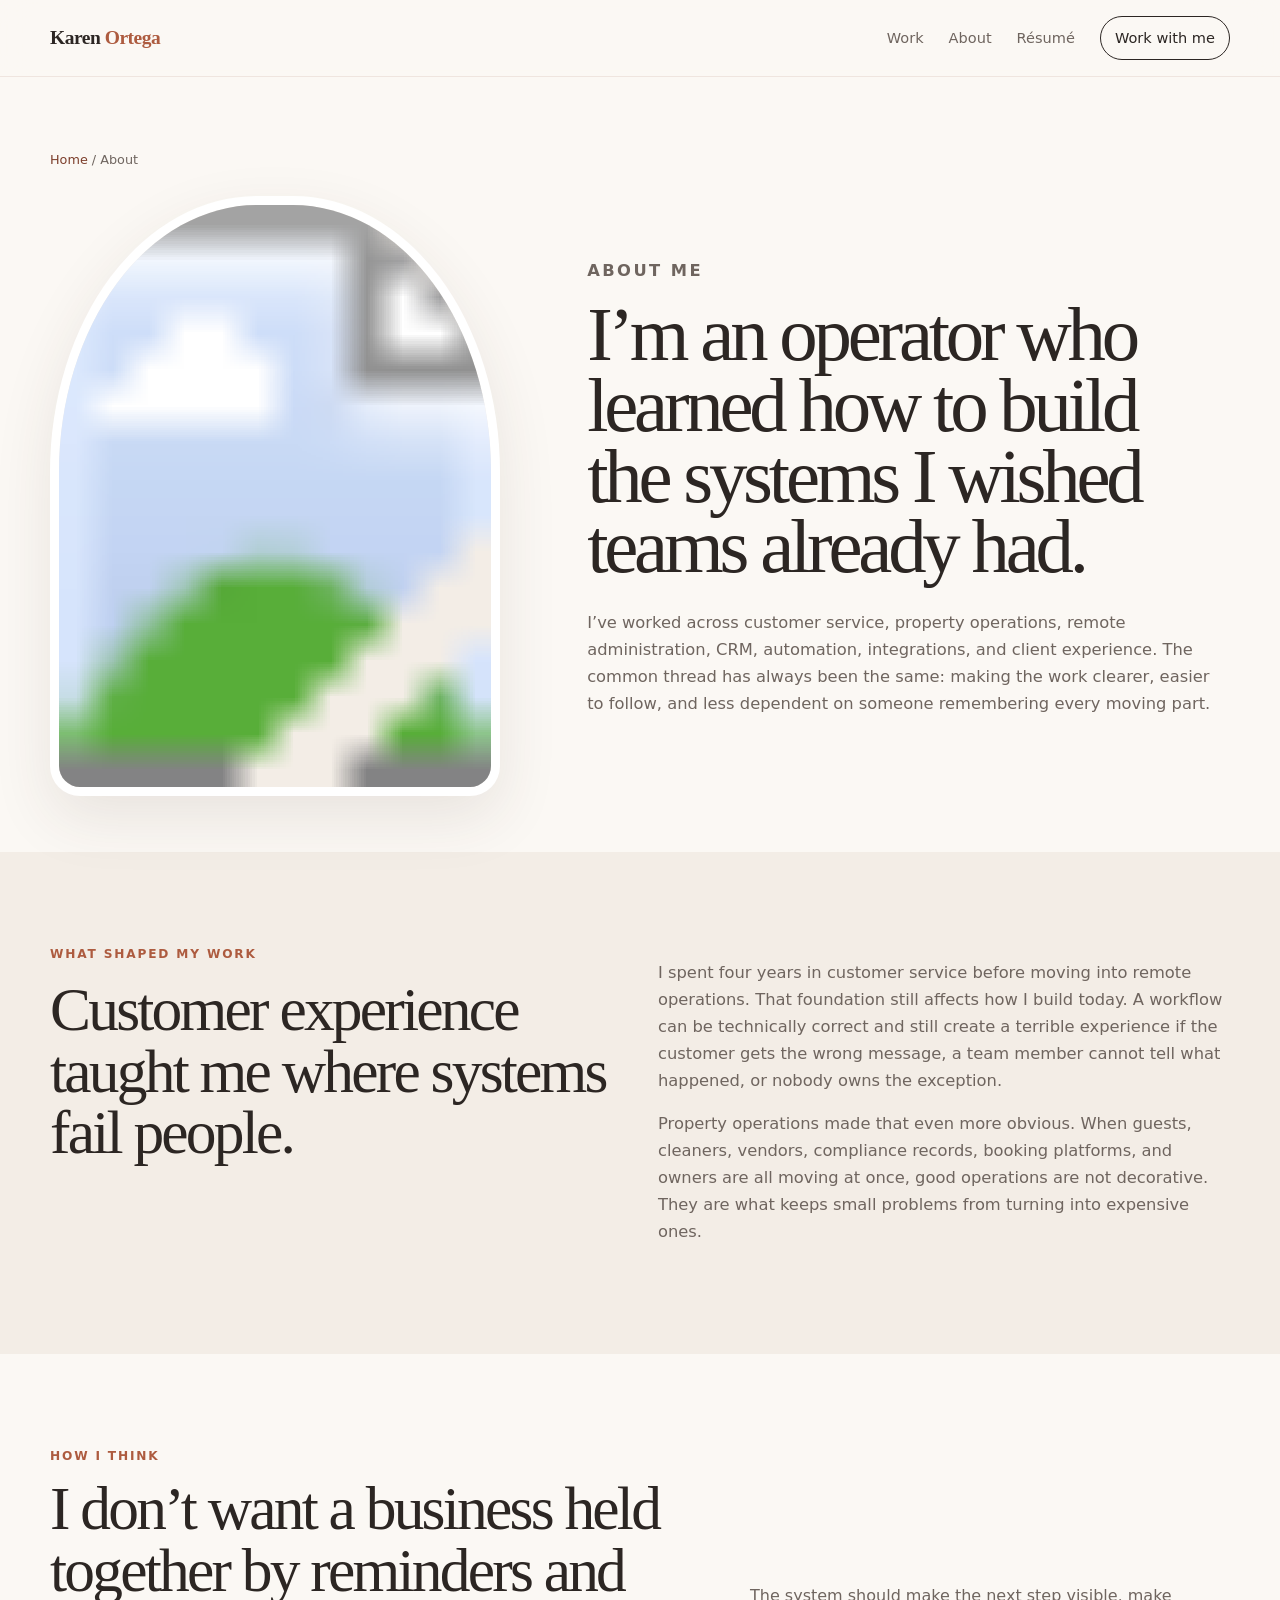
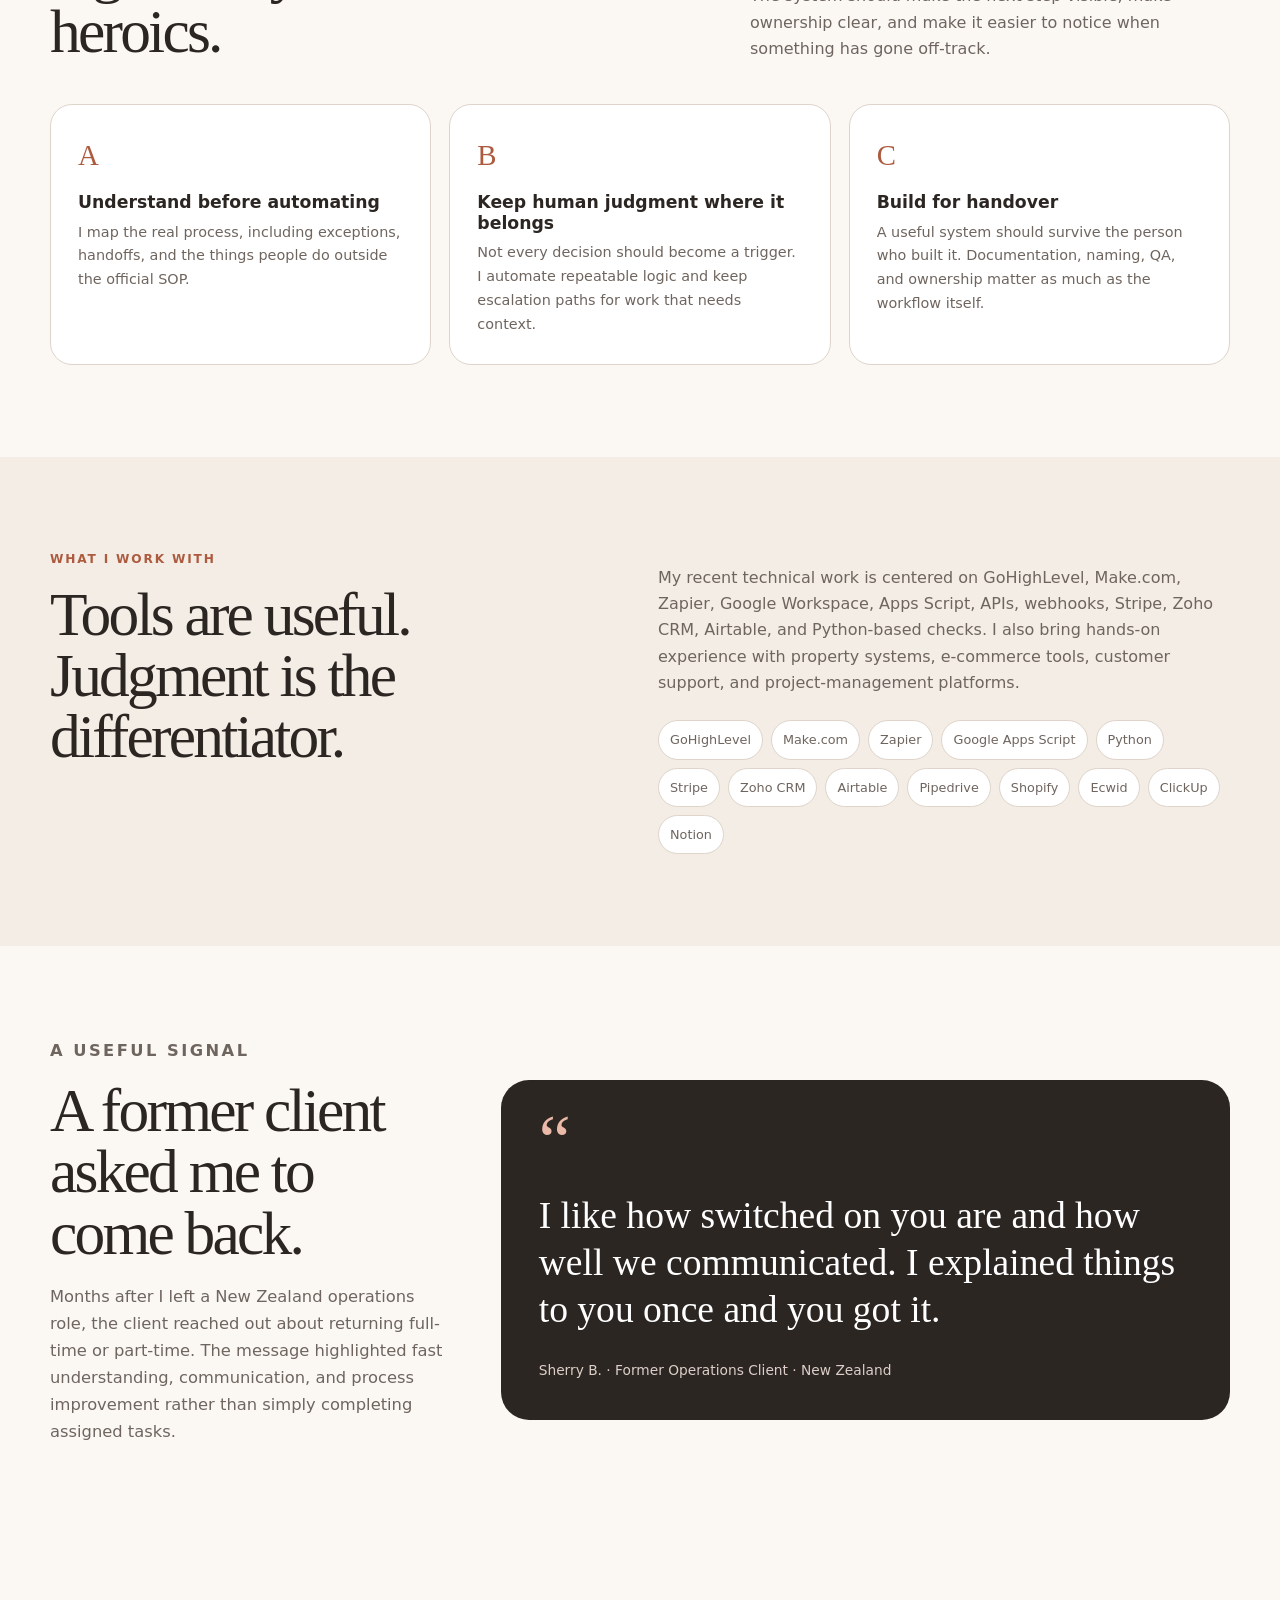
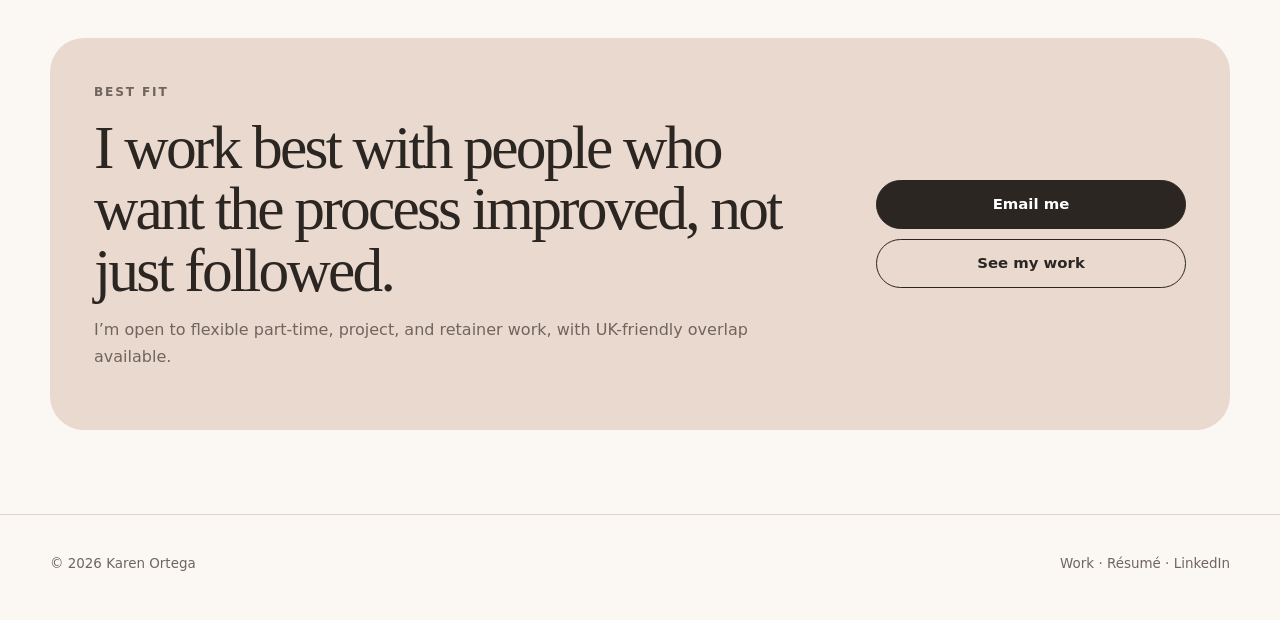
==== about.html @ 1342e88f "Add about page" ====
<!DOCTYPE html>
<html lang="en">
<head>
  <meta charset="UTF-8" />
  <meta name="viewport" content="width=device-width, initial-scale=1.0" />
  <meta name="description" content="About Karen Ortega: operations, customer experience, CRM automation, integrations, and practical systems design." />
  <link rel="canonical" href="https://karenortega.dev/about.html" />
  <link rel="stylesheet" href="assets/styles.css" />
  <title>About Karen Ortega | Operations & Automation</title>
</head>
<body>
  <header class="site-header"><div class="container nav-wrap"><a class="brand" href="index.html">Karen <span>Ortega</span></a><nav class="nav" aria-label="Main navigation"><a href="work.html">Work</a><a class="keep-mobile" href="about.html">About</a><a href="resume.html">Résumé</a><a href="index.html#contact" class="nav-cta">Work with me</a></nav></div></header>

  <main>
    <section class="page-hero">
      <div class="container">
        <div class="breadcrumbs"><a href="index.html">Home</a> / About</div>
        <div class="about-preview">
          <div class="portrait-frame" style="max-width:450px"><img src="assets/karen-headshot.svg" alt="Karen Ortega professional portrait" /></div>
          <div class="about-copy">
            <p class="kicker">About me</p>
            <h1 style="font-size:clamp(3.2rem,6vw,5.8rem)">I’m an operator who learned how to build the systems I wished teams already had.</h1>
            <p>I’ve worked across customer service, property operations, remote administration, CRM, automation, integrations, and client experience. The common thread has always been the same: making the work clearer, easier to follow, and less dependent on someone remembering every moving part.</p>
          </div>
        </div>
      </div>
    </section>

    <section class="section soft">
      <div class="container two-col">
        <div>
          <p class="kicker">What shaped my work</p>
          <h2>Customer experience taught me where systems fail people.</h2>
        </div>
        <div class="about-copy">
          <p>I spent four years in customer service before moving into remote operations. That foundation still affects how I build today. A workflow can be technically correct and still create a terrible experience if the customer gets the wrong message, a team member cannot tell what happened, or nobody owns the exception.</p>
          <p>Property operations made that even more obvious. When guests, cleaners, vendors, compliance records, booking platforms, and owners are all moving at once, good operations are not decorative. They are what keeps small problems from turning into expensive ones.</p>
        </div>
      </div>
    </section>

    <section class="section">
      <div class="container">
        <div class="section-heading"><div><p class="kicker">How I think</p><h2>I don’t want a business held together by reminders and heroics.</h2></div><p>The system should make the next step visible, make ownership clear, and make it easier to notice when something has gone off-track.</p></div>
        <div class="process-grid">
          <article class="process-card"><span class="process-num">A</span><h3>Understand before automating</h3><p>I map the real process, including exceptions, handoffs, and the things people do outside the official SOP.</p></article>
          <article class="process-card"><span class="process-num">B</span><h3>Keep human judgment where it belongs</h3><p>Not every decision should become a trigger. I automate repeatable logic and keep escalation paths for work that needs context.</p></article>
          <article class="process-card"><span class="process-num">C</span><h3>Build for handover</h3><p>A useful system should survive the person who built it. Documentation, naming, QA, and ownership matter as much as the workflow itself.</p></article>
        </div>
      </div>
    </section>

    <section class="section soft">
      <div class="container two-col">
        <div>
          <p class="kicker">What I work with</p>
          <h2>Tools are useful. Judgment is the differentiator.</h2>
        </div>
        <div>
          <p style="color:var(--muted)">My recent technical work is centered on GoHighLevel, Make.com, Zapier, Google Workspace, Apps Script, APIs, webhooks, Stripe, Zoho CRM, Airtable, and Python-based checks. I also bring hands-on experience with property systems, e-commerce tools, customer support, and project-management platforms.</p>
          <div class="stack-list"><span class="chip">GoHighLevel</span><span class="chip">Make.com</span><span class="chip">Zapier</span><span class="chip">Google Apps Script</span><span class="chip">Python</span><span class="chip">Stripe</span><span class="chip">Zoho CRM</span><span class="chip">Airtable</span><span class="chip">Pipedrive</span><span class="chip">Shopify</span><span class="chip">Ecwid</span><span class="chip">ClickUp</span><span class="chip">Notion</span></div>
        </div>
      </div>
    </section>

    <section class="section">
      <div class="container testimonial">
        <div class="quote-context"><p class="kicker">A useful signal</p><h2>A former client asked me to come back.</h2><p>Months after I left a New Zealand operations role, the client reached out about returning full-time or part-time. The message highlighted fast understanding, communication, and process improvement rather than simply completing assigned tasks.</p></div>
        <div class="quote-panel"><span class="quote-mark">“</span><blockquote>I like how switched on you are and how well we communicated. I explained things to you once and you got it.</blockquote><p class="attribution">Sherry B. · Former Operations Client · New Zealand</p></div>
      </div>
    </section>

    <section class="cta-section"><div class="container"><div class="cta-card"><div><p class="kicker">Best fit</p><h2>I work best with people who want the process improved, not just followed.</h2><p>I’m open to flexible part-time, project, and retainer work, with UK-friendly overlap available.</p></div><div class="cta-actions"><a class="btn primary" href="mailto:hello@karenortega.dev">Email me</a><a class="btn secondary" href="work.html">See my work</a></div></div></div></section>
  </main>

  <footer><div class="container footer-row"><span>© 2026 Karen Ortega</span><span><a href="work.html">Work</a> · <a href="resume.html">Résumé</a> · <a href="https://www.linkedin.com/in/karenortega0608" target="_blank" rel="noreferrer">LinkedIn</a></span></div></footer>
</body>
</html>
---- assets/styles.css ----
:root{
  --paper:#fbf8f4;
  --paper-2:#f3ede6;
  --card:#fffdf9;
  --ink:#2c2623;
  --muted:#6f655f;
  --line:#ded4ca;
  --accent:#ad5b3f;
  --accent-dark:#7d3f2c;
  --sage:#778675;
  --soft:#ead9ce;
  --max:1180px;
  --radius:28px;
  --shadow:0 22px 60px rgba(65,45,35,.10);
}
*{box-sizing:border-box}
html{scroll-behavior:smooth}
body{margin:0;background:var(--paper);color:var(--ink);font-family:Inter,ui-sans-serif,system-ui,-apple-system,BlinkMacSystemFont,"Segoe UI",sans-serif;line-height:1.65}
a{color:inherit;text-decoration:none}
img{display:block;max-width:100%}
.container{width:min(var(--max),calc(100% - 40px));margin:auto}
.serif,h1,h2,.display{font-family:Georgia,"Times New Roman",serif}
.site-header{position:sticky;top:0;z-index:50;background:rgba(251,248,244,.92);backdrop-filter:blur(16px);border-bottom:1px solid rgba(125,63,44,.10)}
.nav-wrap{min-height:76px;display:flex;align-items:center;justify-content:space-between;gap:28px}
.brand{font-family:Georgia,"Times New Roman",serif;font-size:1.22rem;font-weight:700;letter-spacing:-.025em}
.brand span{color:var(--accent)}
.nav{display:flex;align-items:center;gap:25px;color:var(--muted);font-size:.91rem}
.nav a:hover{color:var(--accent-dark)}
.nav-cta{border:1px solid var(--ink);padding:9px 14px;border-radius:999px;color:var(--ink)!important}
.hero{padding:84px 0 76px;overflow:hidden}
.hero-grid{display:grid;grid-template-columns:1.08fr .72fr;gap:72px;align-items:center}
.eyebrow,.kicker{font-size:.76rem;font-weight:800;letter-spacing:.15em;text-transform:uppercase;color:var(--accent);margin:0 0 15px}
.availability{display:inline-flex;align-items:center;gap:9px;padding:8px 12px;border:1px solid var(--line);border-radius:999px;background:rgba(255,255,255,.55);font-size:.84rem;color:var(--muted);margin-bottom:24px}
.availability span{width:8px;height:8px;background:var(--sage);border-radius:50%}
h1{font-size:clamp(3.45rem,6.6vw,6.7rem);line-height:.92;letter-spacing:-.055em;margin:0 0 27px;font-weight:500;max-width:840px}
h2{font-size:clamp(2.35rem,4.8vw,4.55rem);line-height:1;letter-spacing:-.045em;margin:0;font-weight:500}
h3{line-height:1.2}
.hero-copy{font-size:1.16rem;max-width:720px;color:var(--muted);margin:0 0 29px}
.button-row{display:flex;gap:12px;flex-wrap:wrap}
.btn{display:inline-flex;align-items:center;justify-content:center;min-height:49px;padding:0 19px;border-radius:999px;font-weight:750;border:1px solid var(--ink);transition:.2s ease;font-size:.93rem}
.btn:hover{transform:translateY(-2px);box-shadow:0 8px 22px rgba(65,45,35,.10)}
.btn.primary{background:var(--ink);color:#fff;border-color:var(--ink)}
.btn.secondary{background:transparent;color:var(--ink)}
.btn.terracotta{background:var(--accent);border-color:var(--accent);color:#fff}
.portrait-wrap{position:relative;max-width:470px;margin-left:auto}
.portrait-frame{position:relative;border-radius:46% 46% 30px 30px;overflow:hidden;background:var(--paper-2);box-shadow:var(--shadow);aspect-ratio:3/4;border:9px solid #fff}
.portrait-frame img{width:100%;height:100%;object-fit:cover;object-position:center top}
.portrait-note{position:absolute;left:-38px;bottom:30px;max-width:225px;background:#fff;padding:15px 17px;border-radius:18px;box-shadow:var(--shadow);font-size:.82rem;color:var(--muted);border:1px solid var(--line)}
.portrait-note strong{color:var(--ink);display:block;font-size:.9rem;margin-bottom:2px}
.proof-strip{border-top:1px solid var(--line);border-bottom:1px solid var(--line);background:#fff}
.proof-row{display:grid;grid-template-columns:repeat(4,1fr)}
.proof-item{padding:24px 22px;border-right:1px solid var(--line)}
.proof-item:last-child{border-right:0}
.proof-item strong{display:block;font-family:Georgia,"Times New Roman",serif;font-size:1.75rem;font-weight:500}
.proof-item span{color:var(--muted);font-size:.8rem}
.section{padding:92px 0}
.section.soft{background:var(--paper-2)}
.section-heading{display:grid;grid-template-columns:1fr .75fr;gap:60px;align-items:end;margin-bottom:42px}
.section-heading>p{margin:0;color:var(--muted);max-width:590px}
.section-heading .kicker{margin-bottom:12px}
.work-grid{display:grid;grid-template-columns:1.2fr .8fr;gap:20px}
.work-card{background:var(--card);border:1px solid var(--line);border-radius:var(--radius);overflow:hidden;min-height:100%;transition:.2s ease}
.work-card:hover{transform:translateY(-3px);box-shadow:var(--shadow)}
.work-card.large{grid-row:span 2}
.work-inner{padding:31px}
.work-card h3{font-family:Georgia,"Times New Roman",serif;font-size:clamp(1.75rem,3vw,2.65rem);font-weight:500;letter-spacing:-.03em;margin:12px 0 14px}
.work-card p{color:var(--muted);margin:0}
.work-tag{font-size:.72rem;text-transform:uppercase;letter-spacing:.12em;font-weight:800;color:var(--accent)}
.work-link{display:inline-flex;gap:8px;align-items:center;margin-top:22px;font-weight:750;font-size:.91rem;color:var(--accent-dark)}
.work-link:after{content:"→";transition:.2s}.work-card:hover .work-link:after{transform:translateX(4px)}
.metric-row{display:grid;grid-template-columns:repeat(3,1fr);gap:10px;margin-top:26px}
.metric{background:var(--paper-2);padding:14px;border-radius:16px}
.metric strong{display:block;font-size:1.08rem}.metric span{font-size:.74rem;color:var(--muted)}
.process-grid{display:grid;grid-template-columns:repeat(3,1fr);gap:18px;margin-top:35px}
.process-card{padding:27px;border:1px solid var(--line);border-radius:22px;background:#fff}
.process-num{font-family:Georgia,"Times New Roman",serif;color:var(--accent);font-size:1.8rem}
.process-card h3{margin:12px 0 8px;font-size:1.08rem}.process-card p{margin:0;color:var(--muted);font-size:.9rem}
.testimonial{display:grid;grid-template-columns:.7fr 1.3fr;gap:58px;align-items:center}
.quote-panel{background:var(--ink);color:#fff;padding:38px;border-radius:var(--radius)}
.quote-mark{font-family:Georgia,"Times New Roman",serif;color:#eab9a8;font-size:4.5rem;line-height:.65}
.quote-panel blockquote{font-family:Georgia,"Times New Roman",serif;font-size:clamp(1.6rem,3vw,2.35rem);line-height:1.25;margin:20px 0 25px;font-weight:400}
.quote-panel .attribution{color:#ddcfc8;font-size:.86rem;margin:0}
.quote-context h2{margin-bottom:20px}.quote-context p{color:var(--muted);font-size:1.02rem}
.about-preview{display:grid;grid-template-columns:.85fr 1.15fr;gap:62px;align-items:center}
.about-copy p{color:var(--muted);font-size:1.02rem}.about-copy .button-row{margin-top:24px}
.stack-list{display:flex;gap:8px;flex-wrap:wrap;margin-top:24px}.chip{padding:8px 11px;border:1px solid var(--line);border-radius:999px;background:#fff;color:var(--muted);font-size:.8rem}
.cta-section{padding:84px 0}
.cta-card{display:grid;grid-template-columns:1fr 310px;gap:35px;align-items:center;background:var(--soft);border-radius:34px;padding:44px}
.cta-card h2{max-width:790px}.cta-card p{color:var(--muted);max-width:690px}.cta-actions{display:grid;gap:10px}.cta-actions .btn{width:100%}
footer{padding:38px 0 45px;border-top:1px solid var(--line);color:var(--muted);font-size:.84rem}
.footer-row{display:flex;justify-content:space-between;gap:22px;align-items:center}
.page-hero{padding:72px 0 56px}
.page-hero .narrow{max-width:870px}
.page-hero h1{font-size:clamp(3.2rem,6vw,6rem)}
.page-lead{font-size:1.18rem;color:var(--muted);max-width:760px}
.breadcrumbs{font-size:.8rem;color:var(--muted);margin-bottom:26px}.breadcrumbs a{color:var(--accent-dark)}
.case-shell{display:grid;grid-template-columns:minmax(0,1fr) 310px;gap:54px;align-items:start}
.case-body h2{font-size:clamp(2rem,3.8vw,3.4rem);margin:52px 0 18px}.case-body h3{font-size:1.2rem;margin:30px 0 8px}.case-body p,.case-body li{color:var(--muted)}.case-body ul{padding-left:22px}
.case-sidebar{position:sticky;top:104px;border:1px solid var(--line);border-radius:22px;background:#fff;padding:24px}
.case-sidebar h3{font-family:Georgia,"Times New Roman",serif;font-size:1.35rem;margin:0 0 15px}.case-sidebar dl{margin:0}.case-sidebar dt{font-size:.69rem;letter-spacing:.11em;text-transform:uppercase;color:var(--accent);font-weight:800;margin-top:15px}.case-sidebar dd{margin:2px 0 0;color:var(--muted);font-size:.9rem}
.case-stats{display:grid;grid-template-columns:repeat(4,1fr);gap:12px;margin:35px 0}.stat{background:var(--paper-2);padding:18px;border-radius:18px}.stat strong{font-family:Georgia,"Times New Roman",serif;font-size:1.6rem;font-weight:500;display:block}.stat span{color:var(--muted);font-size:.77rem}
.flow{display:grid;gap:10px;margin:22px 0}.flow-step{display:grid;grid-template-columns:42px 1fr;gap:14px;align-items:start;padding:16px;border:1px solid var(--line);border-radius:16px;background:#fff}.flow-step span{width:34px;height:34px;border-radius:50%;background:var(--soft);display:grid;place-items:center;color:var(--accent-dark);font-weight:800}.flow-step strong{display:block}.flow-step p{margin:3px 0 0;font-size:.9rem}
.resume-page{padding:68px 0 90px}.resume-shell{max-width:920px;margin:auto}.resume-topline{display:flex;justify-content:space-between;gap:22px;align-items:center;margin-bottom:32px}.resume-head{margin-bottom:35px}.resume-head h1{font-size:clamp(3rem,6vw,5.4rem);margin-bottom:14px}.resume-head p{color:var(--muted)}.resume-section{border-top:1px solid var(--line);padding:27px 0}.resume-section h2{font-size:1.7rem;margin-bottom:15px}.resume-section h3{font-family:Georgia,"Times New Roman",serif;font-size:1.25rem;margin:18px 0 4px}.resume-section p,.resume-section li{color:var(--muted)}.resume-section ul{padding-left:21px}
.two-col{display:grid;grid-template-columns:1fr 1fr;gap:36px}.mini-title{font-size:.75rem;text-transform:uppercase;letter-spacing:.12em;color:var(--accent);font-weight:800}
@media(max-width:980px){.hero-grid,.section-heading,.testimonial,.about-preview,.cta-card,.case-shell{grid-template-columns:1fr}.portrait-wrap{margin:25px auto 0}.portrait-note{left:12px}.work-grid{grid-template-columns:1fr}.work-card.large{grid-row:auto}.case-sidebar{position:static}.proof-row{grid-template-columns:1fr 1fr}.proof-item:nth-child(2){border-right:0}.proof-item:nth-child(-n+2){border-bottom:1px solid var(--line)}.case-stats{grid-template-columns:1fr 1fr}}
@media(max-width:760px){.container{width:min(var(--max),calc(100% - 28px))}.nav{gap:13px}.nav a:not(.nav-cta):not(.keep-mobile){display:none}.hero{padding-top:58px}.hero-grid{gap:38px}.portrait-wrap{max-width:370px}.portrait-note{position:relative;left:auto;bottom:auto;margin:-18px 14px 0}.proof-row,.process-grid,.metric-row,.two-col{grid-template-columns:1fr}.proof-item{border-right:0!important;border-bottom:1px solid var(--line)}.proof-item:last-child{border-bottom:0}.section{padding:70px 0}.section-heading{gap:22px}.cta-card{padding:28px}.footer-row{flex-direction:column;align-items:flex-start}.case-stats{grid-template-columns:1fr 1fr}.work-inner,.quote-panel{padding:24px}}
@media(max-width:480px){h1{font-size:3.15rem}.case-stats{grid-template-columns:1fr}.btn{width:100%}.button-row{display:grid}.nav-cta{padding:8px 12px}}
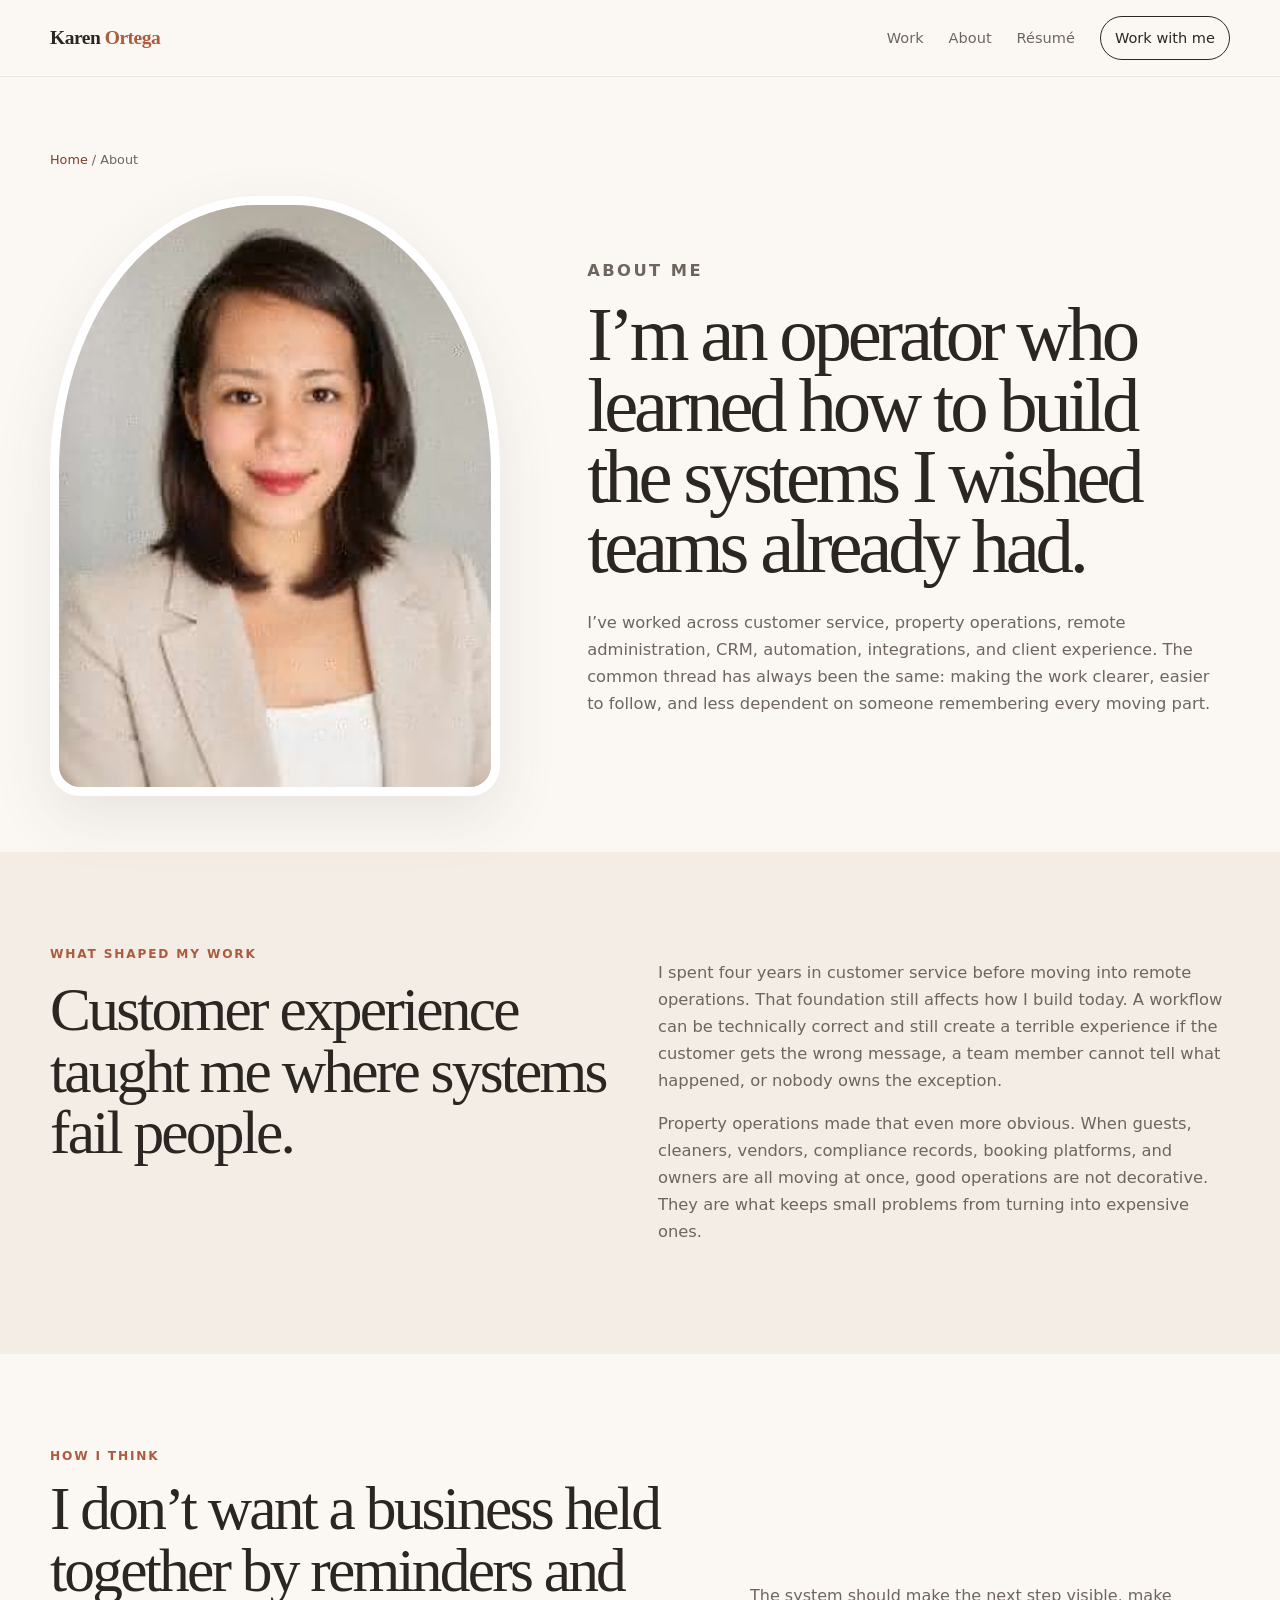
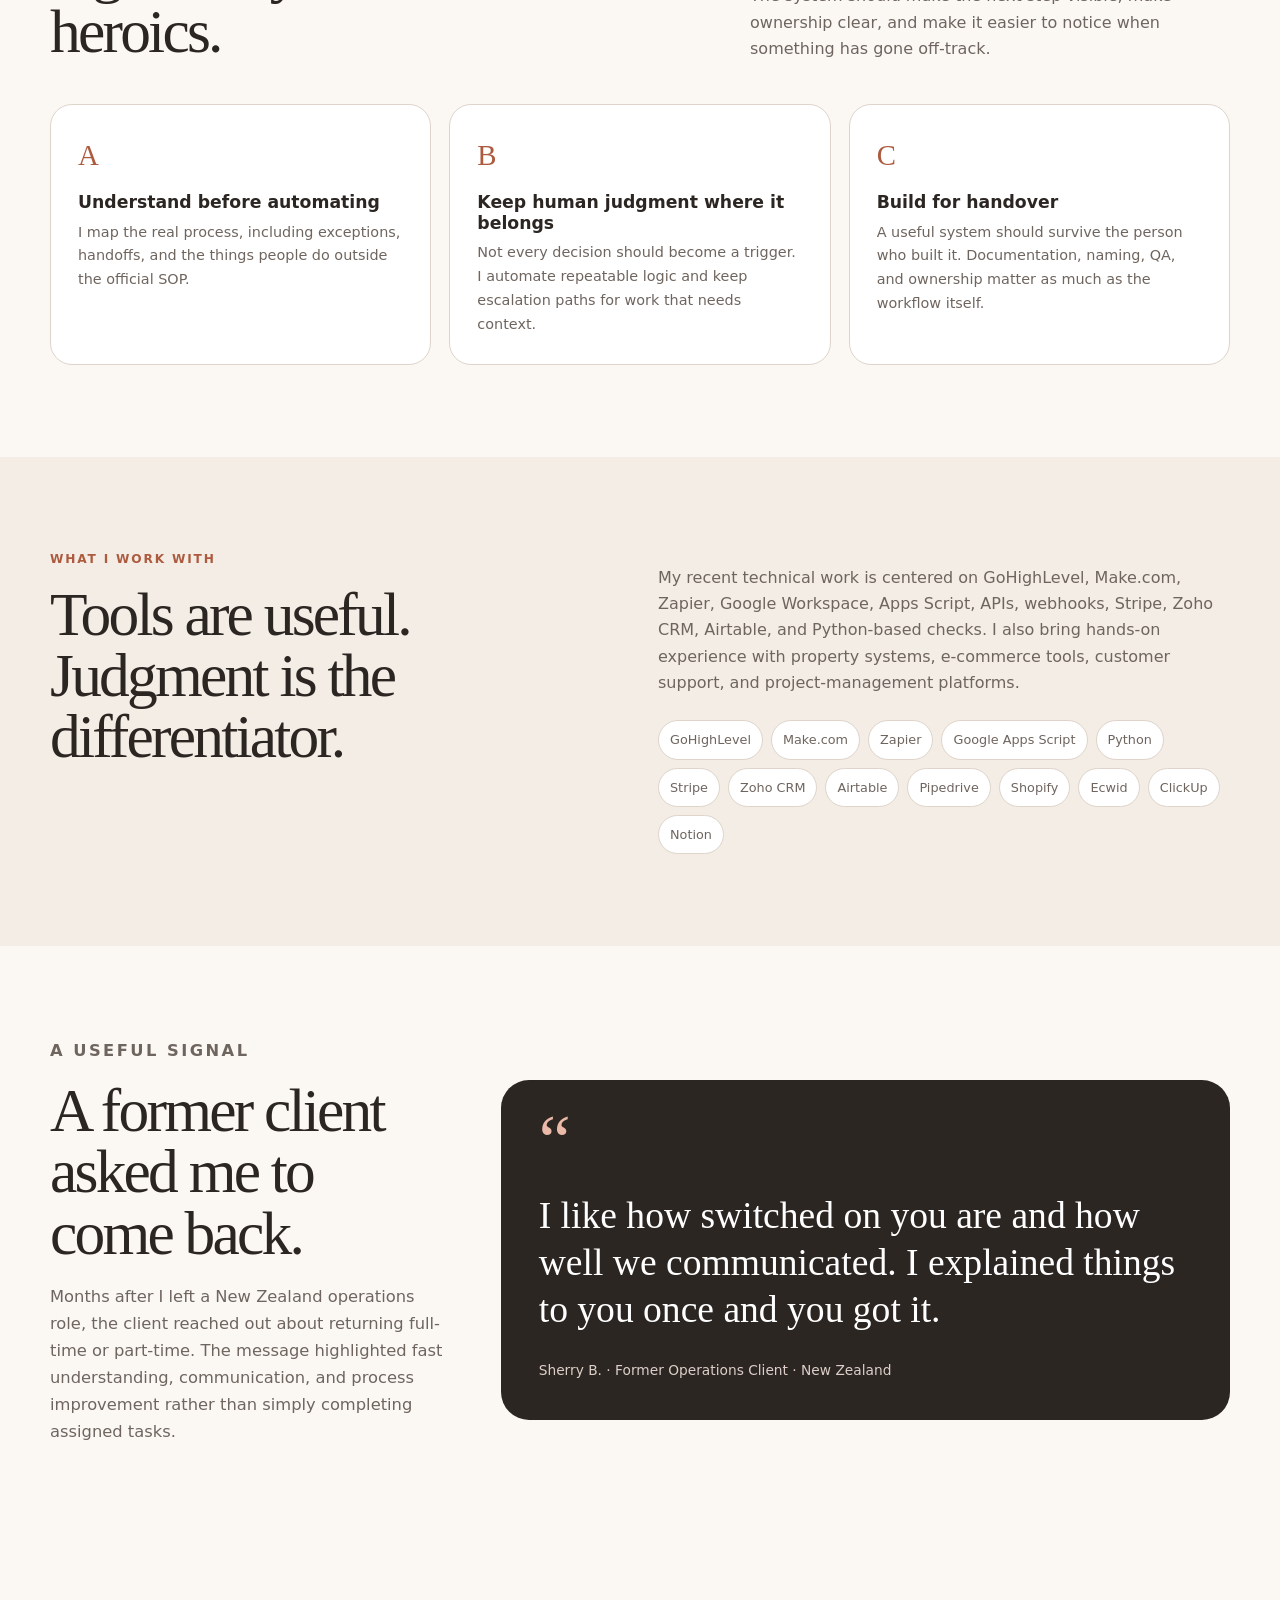
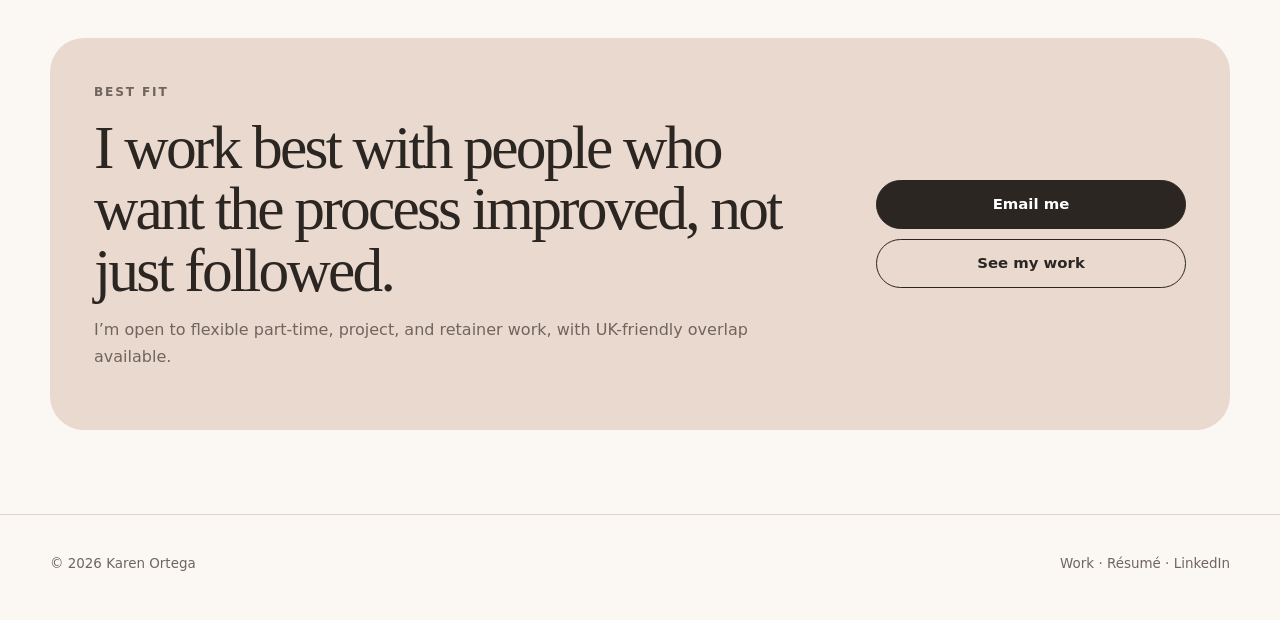
==== commit de5df17f: "Use real headshot image on About page" ====
--- a/about.html
+++ b/about.html
@@ -16,7 +16,7 @@
       <div class="container">
         <div class="breadcrumbs"><a href="index.html">Home</a> / About</div>
         <div class="about-preview">
-          <div class="portrait-frame" style="max-width:450px"><img src="assets/karen-headshot.svg" alt="Karen Ortega professional portrait" /></div>
+          <div class="portrait-frame" style="max-width:450px"><img src="assets/karen-headshot.jpg" alt="Karen Ortega professional portrait" /></div>
           <div class="about-copy">
             <p class="kicker">About me</p>
             <h1 style="font-size:clamp(3.2rem,6vw,5.8rem)">I’m an operator who learned how to build the systems I wished teams already had.</h1>
